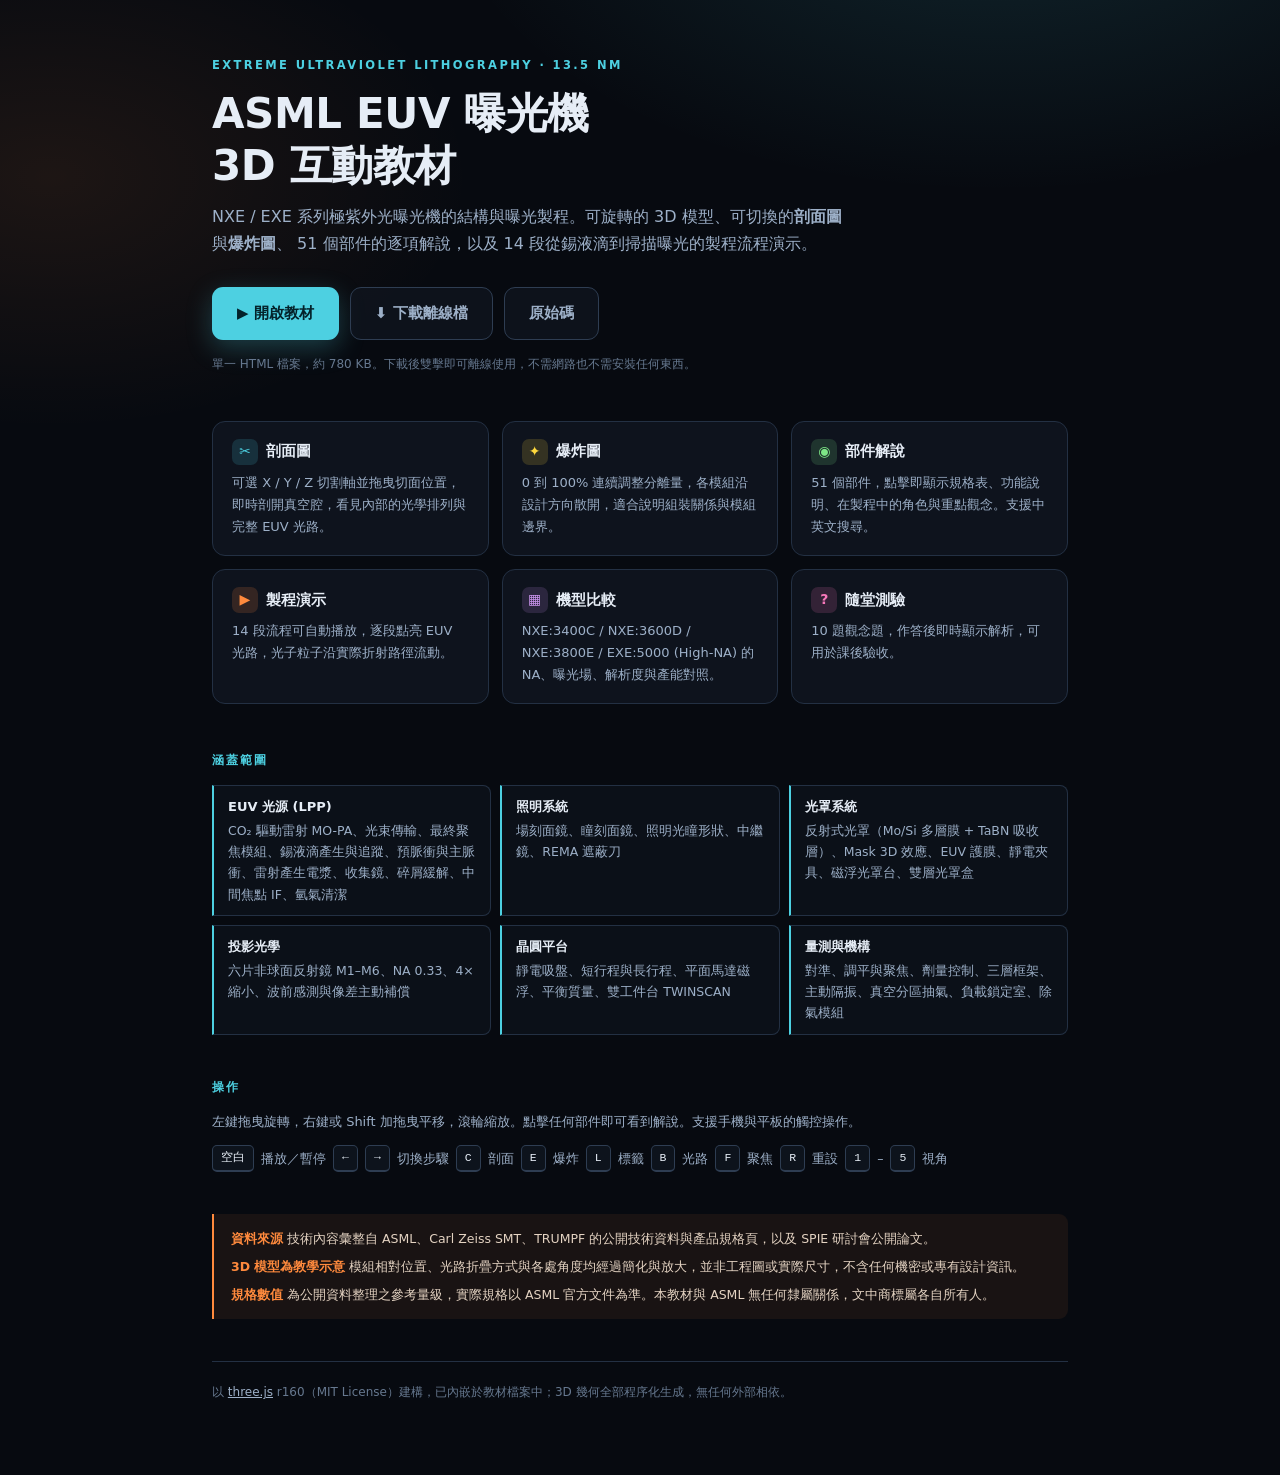
==== index.html @ 6ed4830e "新增 GitHub Pages 部署與入口頁 - .github/workflows/pages.yml：以 GitHub Actions 部署整個 repo 根目錄到 Pages，   config" ====
<!DOCTYPE html>
<html lang="zh-Hant">
<head>
<meta charset="utf-8">
<meta name="viewport" content="width=device-width, initial-scale=1">
<title>ASML EUV 曝光機 · 3D 互動教材</title>
<meta name="description" content="ASML EUV (NXE/EXE) 極紫外光曝光機的 3D 互動教材：剖面圖、爆炸圖、51 個部件解說與 14 段製程流程演示。">
<meta property="og:title" content="ASML EUV 曝光機 · 3D 互動教材">
<meta property="og:description" content="剖面圖、爆炸圖、51 個部件解說與 14 段製程流程演示，可完全離線使用。">
<style>
:root{
  --bg:#070a10; --card:rgba(16,22,32,.86); --line:#233043; --line2:#2e3d52;
  --tx:#e6edf6; --tx2:#9db0c8; --tx3:#66788f; --acc:#4dd0e1; --acc2:#ffd93d; --warn:#ff8a3d;
}
*{box-sizing:border-box}
body{
  margin:0; min-height:100vh; background:var(--bg); color:var(--tx);
  font-family:"Noto Sans TC","PingFang TC","Microsoft JhengHei",-apple-system,BlinkMacSystemFont,"Segoe UI",system-ui,sans-serif;
  line-height:1.7; -webkit-font-smoothing:antialiased;
  background-image:
    radial-gradient(900px 500px at 78% -8%, rgba(77,208,225,.14), transparent 62%),
    radial-gradient(700px 420px at 4% 12%, rgba(255,138,61,.09), transparent 60%);
}
.wrap{max-width:900px;margin:0 auto;padding:56px 22px 72px}
.eyebrow{font-size:11.5px;letter-spacing:2.4px;color:var(--acc);text-transform:uppercase;font-weight:700;margin-bottom:12px}
h1{font-size:clamp(27px,5vw,42px);line-height:1.25;margin:0 0 10px;letter-spacing:-.4px}
.sub{color:var(--tx2);font-size:clamp(14px,2.2vw,16px);max-width:640px;margin:0 0 30px}
.cta{display:flex;gap:11px;flex-wrap:wrap;margin-bottom:14px}
.btn{display:inline-flex;align-items:center;gap:9px;padding:13px 24px;border-radius:11px;
  text-decoration:none;font-weight:700;font-size:15px;transition:.16s;border:1px solid transparent}
.btn.primary{background:var(--acc);color:#04222a;box-shadow:0 8px 26px rgba(77,208,225,.26)}
.btn.primary:hover{transform:translateY(-2px);box-shadow:0 12px 32px rgba(77,208,225,.36)}
.btn.ghost{border-color:var(--line2);color:var(--tx2);background:rgba(16,22,32,.7)}
.btn.ghost:hover{border-color:var(--acc);color:var(--tx)}
.tiny{font-size:12px;color:var(--tx3);margin:0 0 46px}
.grid{display:grid;grid-template-columns:repeat(auto-fit,minmax(248px,1fr));gap:13px;margin-bottom:46px}
.card{background:var(--card);border:1px solid var(--line);border-radius:13px;padding:17px 19px}
.card h3{margin:0 0 7px;font-size:14.5px;display:flex;align-items:center;gap:8px}
.card p{margin:0;font-size:13px;color:var(--tx2)}
.ico{width:26px;height:26px;border-radius:7px;display:grid;place-items:center;font-size:14px;flex:0 0 auto}
h2{font-size:12px;letter-spacing:2px;color:var(--acc);text-transform:uppercase;margin:0 0 14px;font-weight:700}
.sec{margin-bottom:42px}
.cov{display:grid;grid-template-columns:repeat(auto-fit,minmax(272px,1fr));gap:9px}
.cov div{background:rgba(16,22,32,.55);border:1px solid var(--line);border-left:2px solid var(--acc);
  border-radius:0 8px 8px 0;padding:10px 14px;font-size:12.5px;color:var(--tx2)}
.cov b{color:var(--tx);display:block;font-size:13px;margin-bottom:2px}
.keys{display:flex;flex-wrap:wrap;gap:7px;font-size:12.5px;color:var(--tx2);align-items:center}
kbd{display:inline-block;min-width:22px;text-align:center;padding:2px 8px;border:1px solid var(--line2);
  border-bottom-width:2px;border-radius:5px;font-size:11.5px;background:#0d131c;color:var(--tx);
  font-family:ui-monospace,SFMono-Regular,Menlo,monospace}
.note{border-left:2px solid var(--warn);background:rgba(255,138,61,.07);padding:14px 17px;
  border-radius:0 9px 9px 0;font-size:12.5px;color:#e4d3c2}
.note b{color:var(--warn)}
.note p{margin:0 0 7px}.note p:last-child{margin:0}
footer{border-top:1px solid var(--line);padding-top:20px;font-size:12px;color:var(--tx3)}
footer a{color:var(--tx2)}
</style>
</head>
<body>
<div class="wrap">

  <div class="eyebrow">Extreme Ultraviolet Lithography · 13.5 nm</div>
  <h1>ASML EUV 曝光機<br>3D 互動教材</h1>
  <p class="sub">
    NXE / EXE 系列極紫外光曝光機的結構與曝光製程。可旋轉的 3D 模型、可切換的<b>剖面圖</b>與<b>爆炸圖</b>、
    51 個部件的逐項解說，以及 14 段從錫液滴到掃描曝光的製程流程演示。
  </p>

  <div class="cta">
    <a class="btn primary" href="ASML_EUV_3D_Training.html">▶ 開啟教材</a>
    <a class="btn ghost" href="ASML_EUV_3D_Training.html" download>⬇ 下載離線檔</a>
    <a class="btn ghost" href="https://github.com/swimmingcap2026-hub/Training_Materials">原始碼</a>
  </div>
  <p class="tiny">單一 HTML 檔案，約 780 KB。下載後雙擊即可離線使用，不需網路也不需安裝任何東西。</p>

  <div class="grid">
    <div class="card"><h3><span class="ico" style="background:rgba(77,208,225,.16);color:#4dd0e1">✂</span>剖面圖</h3>
      <p>可選 X / Y / Z 切割軸並拖曳切面位置，即時剖開真空腔，看見內部的光學排列與完整 EUV 光路。</p></div>
    <div class="card"><h3><span class="ico" style="background:rgba(255,217,61,.16);color:#ffd93d">✦</span>爆炸圖</h3>
      <p>0 到 100% 連續調整分離量，各模組沿設計方向散開，適合說明組裝關係與模組邊界。</p></div>
    <div class="card"><h3><span class="ico" style="background:rgba(126,231,135,.16);color:#7ee787">◉</span>部件解說</h3>
      <p>51 個部件，點擊即顯示規格表、功能說明、在製程中的角色與重點觀念。支援中英文搜尋。</p></div>
    <div class="card"><h3><span class="ico" style="background:rgba(255,138,61,.16);color:#ff8a3d">▶</span>製程演示</h3>
      <p>14 段流程可自動播放，逐段點亮 EUV 光路，光子粒子沿實際折射路徑流動。</p></div>
    <div class="card"><h3><span class="ico" style="background:rgba(199,146,234,.16);color:#c792ea">▦</span>機型比較</h3>
      <p>NXE:3400C / NXE:3600D / NXE:3800E / EXE:5000 (High-NA) 的 NA、曝光場、解析度與產能對照。</p></div>
    <div class="card"><h3><span class="ico" style="background:rgba(247,120,186,.16);color:#f778ba">?</span>隨堂測驗</h3>
      <p>10 題觀念題，作答後即時顯示解析，可用於課後驗收。</p></div>
  </div>

  <div class="sec">
    <h2>涵蓋範圍</h2>
    <div class="cov">
      <div><b>EUV 光源 (LPP)</b>CO₂ 驅動雷射 MO-PA、光束傳輸、最終聚焦模組、錫液滴產生與追蹤、預脈衝與主脈衝、雷射產生電漿、收集鏡、碎屑緩解、中間焦點 IF、氫氣清潔</div>
      <div><b>照明系統</b>場刻面鏡、瞳刻面鏡、照明光瞳形狀、中繼鏡、REMA 遮蔽刀</div>
      <div><b>光罩系統</b>反射式光罩（Mo/Si 多層膜 + TaBN 吸收層）、Mask 3D 效應、EUV 護膜、靜電夾具、磁浮光罩台、雙層光罩盒</div>
      <div><b>投影光學</b>六片非球面反射鏡 M1–M6、NA 0.33、4× 縮小、波前感測與像差主動補償</div>
      <div><b>晶圓平台</b>靜電吸盤、短行程與長行程、平面馬達磁浮、平衡質量、雙工件台 TWINSCAN</div>
      <div><b>量測與機構</b>對準、調平與聚焦、劑量控制、三層框架、主動隔振、真空分區抽氣、負載鎖定室、除氣模組</div>
    </div>
  </div>

  <div class="sec">
    <h2>操作</h2>
    <p style="font-size:13px;color:var(--tx2);margin:0 0 12px">
      左鍵拖曳旋轉，右鍵或 Shift 加拖曳平移，滾輪縮放。點擊任何部件即可看到解說。支援手機與平板的觸控操作。
    </p>
    <div class="keys">
      <kbd>空白</kbd>播放／暫停 <kbd>←</kbd><kbd>→</kbd>切換步驟 <kbd>C</kbd>剖面 <kbd>E</kbd>爆炸
      <kbd>L</kbd>標籤 <kbd>B</kbd>光路 <kbd>F</kbd>聚焦 <kbd>R</kbd>重設 <kbd>1</kbd>–<kbd>5</kbd>視角
    </div>
  </div>

  <div class="sec">
    <div class="note">
      <p><b>資料來源</b> 技術內容彙整自 ASML、Carl Zeiss SMT、TRUMPF 的公開技術資料與產品規格頁，以及 SPIE 研討會公開論文。</p>
      <p><b>3D 模型為教學示意</b> 模組相對位置、光路折疊方式與各處角度均經過簡化與放大，並非工程圖或實際尺寸，不含任何機密或專有設計資訊。</p>
      <p><b>規格數值</b> 為公開資料整理之參考量級，實際規格以 ASML 官方文件為準。本教材與 ASML 無任何隸屬關係，文中商標屬各自所有人。</p>
    </div>
  </div>

  <footer>
    以 <a href="https://threejs.org">three.js</a> r160（MIT License）建構，已內嵌於教材檔案中；3D 幾何全部程序化生成，無任何外部相依。
  </footer>

</div>
</body>
</html>
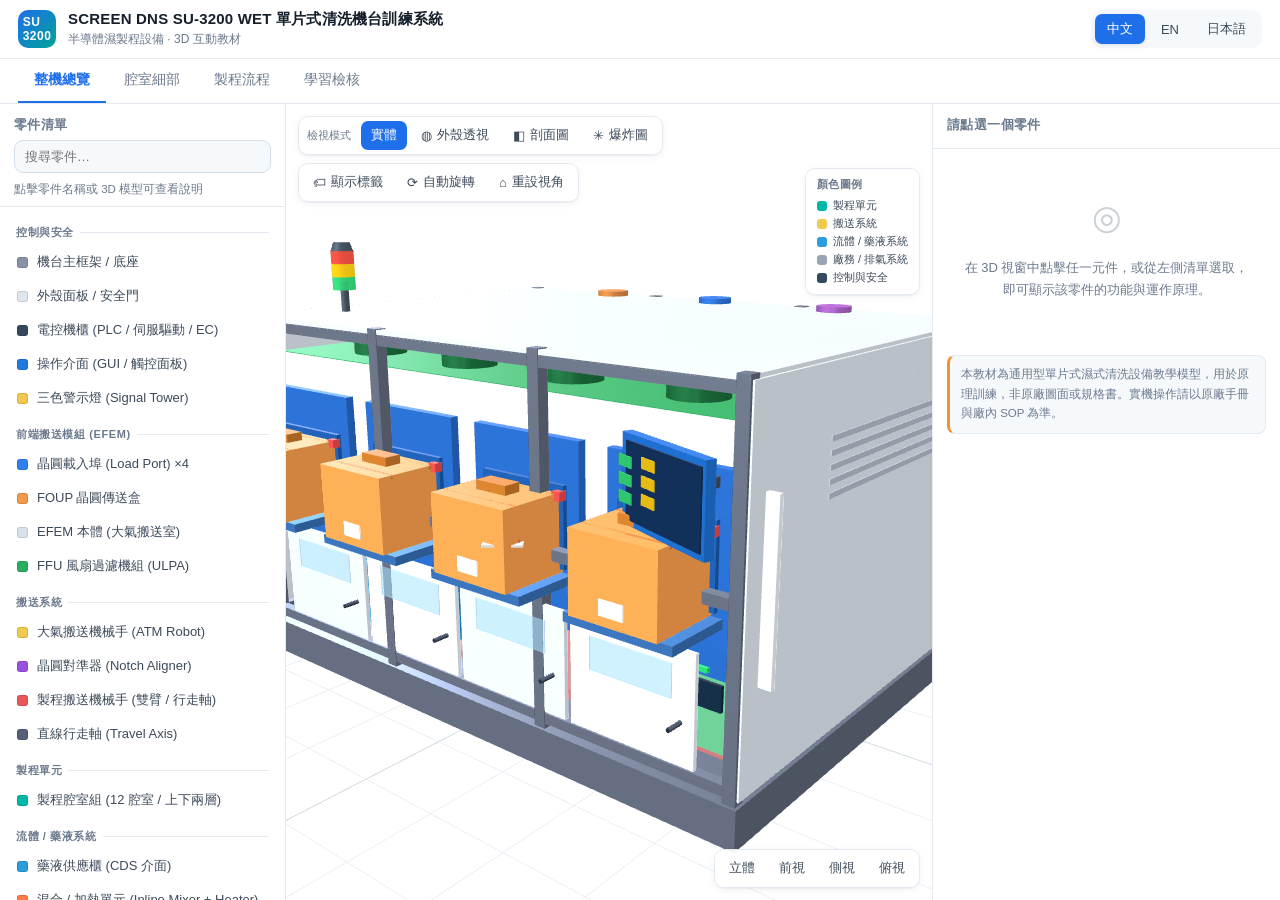
==== commit b39efdeb: "Add SU-3200 WET single-wafer cleaner 3D training site Interactive, white-theme static courseware for" ====
--- a/index.html
+++ b/index.html
@@ -3,126 +3,225 @@
 <head>
 <meta charset="utf-8">
 <meta name="viewport" content="width=device-width, initial-scale=1">
-<title>ASML EUV 曝光機 · 3D 互動教材</title>
-<meta name="description" content="ASML EUV (NXE/EXE) 極紫外光曝光機的 3D 互動教材：剖面圖、爆炸圖、51 個部件解說與 14 段製程流程演示。">
-<meta property="og:title" content="ASML EUV 曝光機 · 3D 互動教材">
-<meta property="og:description" content="剖面圖、爆炸圖、51 個部件解說與 14 段製程流程演示，可完全離線使用。">
-<style>
-:root{
-  --bg:#070a10; --card:rgba(16,22,32,.86); --line:#233043; --line2:#2e3d52;
-  --tx:#e6edf6; --tx2:#9db0c8; --tx3:#66788f; --acc:#4dd0e1; --acc2:#ffd93d; --warn:#ff8a3d;
+<title>SCREEN DNS SU-3200 WET — 訓練系統 / Training System</title>
+<meta name="description" content="Interactive 3D training courseware for a SCREEN DNS SU-3200 style single-wafer wet cleaning system: exploded view, cross section, x-ray enclosure, per-chamber process flow, zh/en/ja.">
+<link rel="icon" href="data:image/svg+xml,<svg xmlns='http://www.w3.org/2000/svg' viewBox='0 0 32 32'><rect width='32' height='32' rx='7' fill='%231f6feb'/><circle cx='16' cy='16' r='7' fill='none' stroke='white' stroke-width='2.4'/><circle cx='16' cy='16' r='2' fill='white'/></svg>">
+<link rel="stylesheet" href="assets/css/style.css">
+<script type="importmap">
+{
+  "imports": {
+    "three": "./assets/vendor/three.module.min.js",
+    "three/addons/": "./assets/vendor/addons/"
+  }
 }
-*{box-sizing:border-box}
-body{
-  margin:0; min-height:100vh; background:var(--bg); color:var(--tx);
-  font-family:"Noto Sans TC","PingFang TC","Microsoft JhengHei",-apple-system,BlinkMacSystemFont,"Segoe UI",system-ui,sans-serif;
-  line-height:1.7; -webkit-font-smoothing:antialiased;
-  background-image:
-    radial-gradient(900px 500px at 78% -8%, rgba(77,208,225,.14), transparent 62%),
-    radial-gradient(700px 420px at 4% 12%, rgba(255,138,61,.09), transparent 60%);
-}
-.wrap{max-width:900px;margin:0 auto;padding:56px 22px 72px}
-.eyebrow{font-size:11.5px;letter-spacing:2.4px;color:var(--acc);text-transform:uppercase;font-weight:700;margin-bottom:12px}
-h1{font-size:clamp(27px,5vw,42px);line-height:1.25;margin:0 0 10px;letter-spacing:-.4px}
-.sub{color:var(--tx2);font-size:clamp(14px,2.2vw,16px);max-width:640px;margin:0 0 30px}
-.cta{display:flex;gap:11px;flex-wrap:wrap;margin-bottom:14px}
-.btn{display:inline-flex;align-items:center;gap:9px;padding:13px 24px;border-radius:11px;
-  text-decoration:none;font-weight:700;font-size:15px;transition:.16s;border:1px solid transparent}
-.btn.primary{background:var(--acc);color:#04222a;box-shadow:0 8px 26px rgba(77,208,225,.26)}
-.btn.primary:hover{transform:translateY(-2px);box-shadow:0 12px 32px rgba(77,208,225,.36)}
-.btn.ghost{border-color:var(--line2);color:var(--tx2);background:rgba(16,22,32,.7)}
-.btn.ghost:hover{border-color:var(--acc);color:var(--tx)}
-.tiny{font-size:12px;color:var(--tx3);margin:0 0 46px}
-.grid{display:grid;grid-template-columns:repeat(auto-fit,minmax(248px,1fr));gap:13px;margin-bottom:46px}
-.card{background:var(--card);border:1px solid var(--line);border-radius:13px;padding:17px 19px}
-.card h3{margin:0 0 7px;font-size:14.5px;display:flex;align-items:center;gap:8px}
-.card p{margin:0;font-size:13px;color:var(--tx2)}
-.ico{width:26px;height:26px;border-radius:7px;display:grid;place-items:center;font-size:14px;flex:0 0 auto}
-h2{font-size:12px;letter-spacing:2px;color:var(--acc);text-transform:uppercase;margin:0 0 14px;font-weight:700}
-.sec{margin-bottom:42px}
-.cov{display:grid;grid-template-columns:repeat(auto-fit,minmax(272px,1fr));gap:9px}
-.cov div{background:rgba(16,22,32,.55);border:1px solid var(--line);border-left:2px solid var(--acc);
-  border-radius:0 8px 8px 0;padding:10px 14px;font-size:12.5px;color:var(--tx2)}
-.cov b{color:var(--tx);display:block;font-size:13px;margin-bottom:2px}
-.keys{display:flex;flex-wrap:wrap;gap:7px;font-size:12.5px;color:var(--tx2);align-items:center}
-kbd{display:inline-block;min-width:22px;text-align:center;padding:2px 8px;border:1px solid var(--line2);
-  border-bottom-width:2px;border-radius:5px;font-size:11.5px;background:#0d131c;color:var(--tx);
-  font-family:ui-monospace,SFMono-Regular,Menlo,monospace}
-.note{border-left:2px solid var(--warn);background:rgba(255,138,61,.07);padding:14px 17px;
-  border-radius:0 9px 9px 0;font-size:12.5px;color:#e4d3c2}
-.note b{color:var(--warn)}
-.note p{margin:0 0 7px}.note p:last-child{margin:0}
-footer{border-top:1px solid var(--line);padding-top:20px;font-size:12px;color:var(--tx3)}
-footer a{color:var(--tx2)}
-</style>
+</script>
 </head>
 <body>
-<div class="wrap">
-
-  <div class="eyebrow">Extreme Ultraviolet Lithography · 13.5 nm</div>
-  <h1>ASML EUV 曝光機<br>3D 互動教材</h1>
-  <p class="sub">
-    NXE / EXE 系列極紫外光曝光機的結構與曝光製程。可旋轉的 3D 模型、可切換的<b>剖面圖</b>與<b>爆炸圖</b>、
-    51 個部件的逐項解說，以及 14 段從錫液滴到掃描曝光的製程流程演示。
-  </p>
-
-  <div class="cta">
-    <a class="btn primary" href="ASML_EUV_3D_Training.html">▶ 開啟教材</a>
-    <a class="btn ghost" href="ASML_EUV_3D_Training.html" download>⬇ 下載離線檔</a>
-    <a class="btn ghost" href="https://github.com/swimmingcap2026-hub/Training_Materials">原始碼</a>
-  </div>
-  <p class="tiny">單一 HTML 檔案，約 780 KB。下載後雙擊即可離線使用，不需網路也不需安裝任何東西。</p>
-
-  <div class="grid">
-    <div class="card"><h3><span class="ico" style="background:rgba(77,208,225,.16);color:#4dd0e1">✂</span>剖面圖</h3>
-      <p>可選 X / Y / Z 切割軸並拖曳切面位置，即時剖開真空腔，看見內部的光學排列與完整 EUV 光路。</p></div>
-    <div class="card"><h3><span class="ico" style="background:rgba(255,217,61,.16);color:#ffd93d">✦</span>爆炸圖</h3>
-      <p>0 到 100% 連續調整分離量，各模組沿設計方向散開，適合說明組裝關係與模組邊界。</p></div>
-    <div class="card"><h3><span class="ico" style="background:rgba(126,231,135,.16);color:#7ee787">◉</span>部件解說</h3>
-      <p>51 個部件，點擊即顯示規格表、功能說明、在製程中的角色與重點觀念。支援中英文搜尋。</p></div>
-    <div class="card"><h3><span class="ico" style="background:rgba(255,138,61,.16);color:#ff8a3d">▶</span>製程演示</h3>
-      <p>14 段流程可自動播放，逐段點亮 EUV 光路，光子粒子沿實際折射路徑流動。</p></div>
-    <div class="card"><h3><span class="ico" style="background:rgba(199,146,234,.16);color:#c792ea">▦</span>機型比較</h3>
-      <p>NXE:3400C / NXE:3600D / NXE:3800E / EXE:5000 (High-NA) 的 NA、曝光場、解析度與產能對照。</p></div>
-    <div class="card"><h3><span class="ico" style="background:rgba(247,120,186,.16);color:#f778ba">?</span>隨堂測驗</h3>
-      <p>10 題觀念題，作答後即時顯示解析，可用於課後驗收。</p></div>
-  </div>
-
-  <div class="sec">
-    <h2>涵蓋範圍</h2>
-    <div class="cov">
-      <div><b>EUV 光源 (LPP)</b>CO₂ 驅動雷射 MO-PA、光束傳輸、最終聚焦模組、錫液滴產生與追蹤、預脈衝與主脈衝、雷射產生電漿、收集鏡、碎屑緩解、中間焦點 IF、氫氣清潔</div>
-      <div><b>照明系統</b>場刻面鏡、瞳刻面鏡、照明光瞳形狀、中繼鏡、REMA 遮蔽刀</div>
-      <div><b>光罩系統</b>反射式光罩（Mo/Si 多層膜 + TaBN 吸收層）、Mask 3D 效應、EUV 護膜、靜電夾具、磁浮光罩台、雙層光罩盒</div>
-      <div><b>投影光學</b>六片非球面反射鏡 M1–M6、NA 0.33、4× 縮小、波前感測與像差主動補償</div>
-      <div><b>晶圓平台</b>靜電吸盤、短行程與長行程、平面馬達磁浮、平衡質量、雙工件台 TWINSCAN</div>
-      <div><b>量測與機構</b>對準、調平與聚焦、劑量控制、三層框架、主動隔振、真空分區抽氣、負載鎖定室、除氣模組</div>
+
+<header class="app-header">
+  <div class="brand">
+    <div class="brand-mark">SU<br>3200</div>
+    <div class="brand-text">
+      <h1 data-i18n="app.title">SCREEN DNS SU-3200 WET 單片式清洗機台訓練系統</h1>
+      <p data-i18n="app.subtitle">半導體濕製程設備 · 3D 互動教材</p>
     </div>
   </div>
-
-  <div class="sec">
-    <h2>操作</h2>
-    <p style="font-size:13px;color:var(--tx2);margin:0 0 12px">
-      左鍵拖曳旋轉，右鍵或 Shift 加拖曳平移，滾輪縮放。點擊任何部件即可看到解說。支援手機與平板的觸控操作。
-    </p>
-    <div class="keys">
-      <kbd>空白</kbd>播放／暫停 <kbd>←</kbd><kbd>→</kbd>切換步驟 <kbd>C</kbd>剖面 <kbd>E</kbd>爆炸
-      <kbd>L</kbd>標籤 <kbd>B</kbd>光路 <kbd>F</kbd>聚焦 <kbd>R</kbd>重設 <kbd>1</kbd>–<kbd>5</kbd>視角
+  <div class="header-spacer"></div>
+  <div class="lang-switch" id="langSwitch"></div>
+</header>
+
+<nav class="tabbar" id="tabbar">
+  <button data-tab="overview" class="active" data-i18n="tab.overview">整機總覽</button>
+  <button data-tab="chamber" data-i18n="tab.chamber">腔室細部</button>
+  <button data-tab="flow" data-i18n="tab.flow">製程流程</button>
+  <button data-tab="quiz" data-i18n="tab.quiz">學習檢核</button>
+</nav>
+
+<main>
+  <!-- ================= TAB 1: full tool ================= -->
+  <section class="tabpanel active" id="tab-overview">
+    <div class="workspace">
+      <aside class="panel-left">
+        <div class="panel-head">
+          <h2 data-i18n="list.title">零件清單</h2>
+          <input class="search-box" id="searchTool" type="search" data-i18n-ph="list.search" placeholder="搜尋零件…">
+          <p class="panel-hint" data-i18n="list.hint">點擊零件名稱或 3D 模型可查看說明</p>
+        </div>
+        <div class="part-groups" id="listTool"></div>
+      </aside>
+
+      <div class="viewport" id="viewTool">
+        <div class="loading" id="loadTool"><div><div class="spinner"></div><span data-i18n="loading">載入 3D 模型中…</span></div></div>
+        <div class="toolbar">
+          <div class="tool-group">
+            <label class="grp-label" data-i18n="view.title">檢視模式</label>
+            <button class="tool-btn active" data-mode="solid" data-i18n="view.solid">實體</button>
+            <button class="tool-btn mode-xray" data-mode="xray"><span class="ico">◍</span><span data-i18n="view.xray">外殼透視</span></button>
+            <button class="tool-btn mode-section" data-mode="section"><span class="ico">◧</span><span data-i18n="view.section">剖面圖</span></button>
+            <button class="tool-btn mode-explode" data-mode="explode"><span class="ico">✳</span><span data-i18n="view.explode">爆炸圖</span></button>
+          </div>
+          <div class="tool-group">
+            <button class="tool-btn" data-act="labels"><span class="ico">🏷</span><span data-i18n="view.labels">顯示標籤</span></button>
+            <button class="tool-btn" data-act="autorotate"><span class="ico">⟳</span><span data-i18n="view.autorotate">自動旋轉</span></button>
+            <button class="tool-btn" data-act="reset"><span class="ico">⌂</span><span data-i18n="view.reset">重設視角</span></button>
+          </div>
+        </div>
+
+        <div class="legend">
+          <h4 data-i18n="legend.title">顏色圖例</h4>
+          <div><i style="background:#00b8a9"></i><span data-i18n="group.process">製程單元</span></div>
+          <div><i style="background:#f2c94c"></i><span data-i18n="group.transfer">搬送系統</span></div>
+          <div><i style="background:#2d9cdb"></i><span data-i18n="group.fluid">流體 / 藥液系統</span></div>
+          <div><i style="background:#9aa5b1"></i><span data-i18n="group.utility">廠務 / 排氣系統</span></div>
+          <div><i style="background:#34495e"></i><span data-i18n="group.control">控制與安全</span></div>
+        </div>
+
+        <div class="slider-group" id="slidersTool">
+          <div class="slider-row" data-for="explode">
+            <label data-i18n="ctrl.explodeAmount">爆炸距離</label>
+            <input type="range" min="0" max="100" value="0" data-slider="explode">
+            <span class="val">0%</span>
+          </div>
+          <div class="slider-row" data-for="xray">
+            <label data-i18n="ctrl.opacity">外殼透明度</label>
+            <input type="range" min="2" max="60" value="14" data-slider="opacity">
+            <span class="val">14%</span>
+          </div>
+          <div class="slider-row" data-for="section">
+            <label data-i18n="ctrl.sectionAxis">剖切軸向</label>
+            <div class="seg" data-seg="axis">
+              <button data-axis="x" class="active">X</button>
+              <button data-axis="y">Y</button>
+              <button data-axis="z">Z</button>
+            </div>
+            <button class="tool-btn" data-act="flip" data-i18n="ctrl.sectionFlip">反向剖切</button>
+          </div>
+          <div class="slider-row" data-for="section">
+            <label data-i18n="ctrl.sectionPos">剖切位置</label>
+            <input type="range" min="-100" max="100" value="0" data-slider="section">
+            <span class="val">0</span>
+          </div>
+        </div>
+
+        <div class="view-presets">
+          <button class="tool-btn" data-view="iso" data-i18n="view.iso">立體</button>
+          <button class="tool-btn" data-view="front" data-i18n="view.front">前視</button>
+          <button class="tool-btn" data-view="side" data-i18n="view.side">側視</button>
+          <button class="tool-btn" data-view="top" data-i18n="view.top">俯視</button>
+        </div>
+      </div>
+
+      <aside class="panel-right">
+        <div class="panel-head"><h2 data-i18n="info.select">請點選一個零件</h2></div>
+        <div class="info-body" id="infoTool"></div>
+        <p class="disclaimer" data-i18n="app.disclaimer"></p>
+      </aside>
     </div>
-  </div>
-
-  <div class="sec">
-    <div class="note">
-      <p><b>資料來源</b> 技術內容彙整自 ASML、Carl Zeiss SMT、TRUMPF 的公開技術資料與產品規格頁，以及 SPIE 研討會公開論文。</p>
-      <p><b>3D 模型為教學示意</b> 模組相對位置、光路折疊方式與各處角度均經過簡化與放大，並非工程圖或實際尺寸，不含任何機密或專有設計資訊。</p>
-      <p><b>規格數值</b> 為公開資料整理之參考量級，實際規格以 ASML 官方文件為準。本教材與 ASML 無任何隸屬關係，文中商標屬各自所有人。</p>
+  </section>
+
+  <!-- ================= TAB 2: single chamber ================= -->
+  <section class="tabpanel" id="tab-chamber">
+    <div class="workspace">
+      <aside class="panel-left">
+        <div class="panel-head">
+          <h2 data-i18n="chamber.title">製程腔室細部</h2>
+          <input class="search-box" id="searchCh" type="search" data-i18n-ph="list.search" placeholder="搜尋零件…">
+          <p class="panel-hint" data-i18n="chamber.hint"></p>
+        </div>
+        <div class="part-groups" id="listCh"></div>
+      </aside>
+
+      <div class="viewport" id="viewCh">
+        <div class="loading" id="loadCh"><div><div class="spinner"></div><span data-i18n="loading">載入 3D 模型中…</span></div></div>
+        <div class="toolbar">
+          <div class="tool-group">
+            <label class="grp-label" data-i18n="view.title">檢視模式</label>
+            <button class="tool-btn active" data-mode="solid" data-i18n="view.solid">實體</button>
+            <button class="tool-btn mode-xray" data-mode="xray"><span class="ico">◍</span><span data-i18n="view.xray">外殼透視</span></button>
+            <button class="tool-btn mode-section" data-mode="section"><span class="ico">◧</span><span data-i18n="view.section">剖面圖</span></button>
+            <button class="tool-btn mode-explode" data-mode="explode"><span class="ico">✳</span><span data-i18n="view.explode">爆炸圖</span></button>
+          </div>
+          <div class="tool-group">
+            <button class="tool-btn" data-act="labels"><span class="ico">🏷</span><span data-i18n="view.labels">顯示標籤</span></button>
+            <button class="tool-btn" data-act="autorotate"><span class="ico">⟳</span><span data-i18n="view.autorotate">自動旋轉</span></button>
+            <button class="tool-btn" data-act="reset"><span class="ico">⌂</span><span data-i18n="view.reset">重設視角</span></button>
+          </div>
+        </div>
+
+        <div class="slider-group" id="slidersCh">
+          <div class="slider-row" data-for="explode">
+            <label data-i18n="ctrl.explodeAmount">爆炸距離</label>
+            <input type="range" min="0" max="100" value="0" data-slider="explode">
+            <span class="val">0%</span>
+          </div>
+          <div class="slider-row" data-for="xray">
+            <label data-i18n="ctrl.opacity">外殼透明度</label>
+            <input type="range" min="2" max="60" value="14" data-slider="opacity">
+            <span class="val">14%</span>
+          </div>
+          <div class="slider-row" data-for="section">
+            <label data-i18n="ctrl.sectionAxis">剖切軸向</label>
+            <div class="seg" data-seg="axis">
+              <button data-axis="x" class="active">X</button>
+              <button data-axis="y">Y</button>
+              <button data-axis="z">Z</button>
+            </div>
+            <button class="tool-btn" data-act="flip" data-i18n="ctrl.sectionFlip">反向剖切</button>
+          </div>
+          <div class="slider-row" data-for="section">
+            <label data-i18n="ctrl.sectionPos">剖切位置</label>
+            <input type="range" min="-100" max="100" value="0" data-slider="section">
+            <span class="val">0</span>
+          </div>
+        </div>
+
+        <div class="proc-bar">
+          <div class="proc-top">
+            <button class="proc-btn" id="procPlay"><span class="ico">▶</span><span data-i18n="chamber.play">播放製程流程</span></button>
+            <button class="proc-btn ghost" id="procPrev" data-i18n="chamber.prev">上一步</button>
+            <button class="proc-btn ghost" id="procNext" data-i18n="chamber.next">下一步</button>
+            <div class="proc-readout">
+              <span><span data-i18n="chamber.rpm">轉速</span>: <b id="rdRpm">0</b> rpm</span>
+              <span><span data-i18n="chamber.chem">供液</span>: <b id="rdChem">—</b></span>
+            </div>
+          </div>
+          <div class="proc-steps" id="procSteps"></div>
+          <div class="proc-progress"><i id="procProgress"></i></div>
+        </div>
+      </div>
+
+      <aside class="panel-right">
+        <div class="panel-head"><h2 data-i18n="info.select">請點選一個零件</h2></div>
+        <div class="info-body" id="infoCh"></div>
+      </aside>
     </div>
-  </div>
-
-  <footer>
-    以 <a href="https://threejs.org">three.js</a> r160（MIT License）建構，已內嵌於教材檔案中；3D 幾何全部程序化生成，無任何外部相依。
-  </footer>
-
-</div>
+  </section>
+
+  <!-- ================= TAB 3: process flow ================= -->
+  <section class="tabpanel" id="tab-flow">
+    <div class="doc-wrap"><div class="doc">
+      <h2 data-i18n="flow.title">製程流程 (Recipe Sequence)</h2>
+      <p class="sub" data-i18n="flow.subtitle">典型 SC-1 / SC-2 / DHF 前清洗配方</p>
+      <div id="flowList"></div>
+      <p class="disclaimer" data-i18n="app.disclaimer" style="margin-left:0;margin-right:0"></p>
+    </div></div>
+  </section>
+
+  <!-- ================= TAB 4: quiz ================= -->
+  <section class="tabpanel" id="tab-quiz">
+    <div class="doc-wrap"><div class="doc">
+      <h2 data-i18n="quiz.title">學習檢核</h2>
+      <p class="sub" data-i18n="quiz.hint"></p>
+      <div id="quizList"></div>
+      <div class="quiz-actions">
+        <button class="proc-btn" id="quizCheck" data-i18n="quiz.check">對答案</button>
+        <button class="proc-btn ghost" id="quizReset" data-i18n="quiz.reset">重做</button>
+        <span class="quiz-score" id="quizScore"></span>
+      </div>
+    </div></div>
+  </section>
+</main>
+
+<script type="module" src="assets/js/app.js"></script>
 </body>
 </html>
--- a/assets/css/style.css
+++ b/assets/css/style.css
@@ -0,0 +1,343 @@
+/* ==========================================================================
+   SU-3200 WET training system — white-background UI
+   ========================================================================== */
+:root {
+  --bg: #ffffff;
+  --bg-soft: #f6f9fc;
+  --bg-soft2: #eef3f8;
+  --ink: #16202c;
+  --ink-2: #3c4a5a;
+  --muted: #6b7a8d;
+  --line: #e3eaf2;
+  --line-2: #d4dfea;
+  --accent: #1f6feb;
+  --accent-soft: #e8f1ff;
+  --teal: #00a396;
+  --violet: #8b5cf6;
+  --amber: #f0932b;
+  --rose: #e05260;
+  --green: #1a9e5c;
+  --radius: 12px;
+  --shadow-s: 0 1px 2px rgba(16, 32, 52, .06), 0 2px 8px rgba(16, 32, 52, .05);
+  --shadow-m: 0 4px 18px rgba(16, 32, 52, .10);
+  --font: "Helvetica Neue", "Segoe UI", Roboto, "Noto Sans TC", "Noto Sans JP",
+          "Hiragino Sans", "Microsoft JhengHei", sans-serif;
+}
+
+* { box-sizing: border-box; }
+
+html, body {
+  margin: 0;
+  padding: 0;
+  height: 100%;
+  background: var(--bg);
+  color: var(--ink);
+  font-family: var(--font);
+  -webkit-font-smoothing: antialiased;
+}
+
+body { display: flex; flex-direction: column; overflow: hidden; }
+
+/* ---------- header ---------- */
+.app-header {
+  display: flex;
+  align-items: center;
+  gap: 16px;
+  padding: 10px 18px;
+  border-bottom: 1px solid var(--line);
+  background: #fff;
+  flex: none;
+}
+.brand { display: flex; align-items: center; gap: 12px; min-width: 0; }
+.brand-mark {
+  width: 38px; height: 38px; flex: none; border-radius: 10px;
+  background: linear-gradient(135deg, #1f6feb 0%, #00a396 100%);
+  display: grid; place-items: center; color: #fff; font-weight: 700; font-size: 12px;
+  letter-spacing: .5px;
+}
+.brand-text { min-width: 0; }
+.brand-text h1 {
+  margin: 0; font-size: 15px; font-weight: 650; letter-spacing: .2px;
+  white-space: nowrap; overflow: hidden; text-overflow: ellipsis;
+}
+.brand-text p { margin: 2px 0 0; font-size: 12px; color: var(--muted); }
+
+.header-spacer { flex: 1; }
+
+.lang-switch { display: flex; gap: 4px; background: var(--bg-soft); padding: 4px; border-radius: 10px; }
+.lang-switch button {
+  border: 0; background: transparent; color: var(--ink-2); font: inherit; font-size: 13px;
+  padding: 6px 12px; border-radius: 7px; cursor: pointer; transition: .15s;
+}
+.lang-switch button:hover { background: #fff; }
+.lang-switch button.active { background: var(--accent); color: #fff; box-shadow: var(--shadow-s); }
+
+/* ---------- tabs ---------- */
+.tabbar {
+  display: flex; gap: 2px; padding: 0 18px; border-bottom: 1px solid var(--line);
+  background: #fff; flex: none; overflow-x: auto;
+}
+.tabbar button {
+  border: 0; background: none; font: inherit; font-size: 14px; color: var(--muted);
+  padding: 12px 16px; cursor: pointer; border-bottom: 2px solid transparent;
+  white-space: nowrap; transition: .15s;
+}
+.tabbar button:hover { color: var(--ink); }
+.tabbar button.active { color: var(--accent); border-bottom-color: var(--accent); font-weight: 600; }
+
+/* ---------- layout ---------- */
+main { flex: 1; min-height: 0; position: relative; }
+.tabpanel { position: absolute; inset: 0; display: none; }
+.tabpanel.active { display: block; }
+
+.workspace {
+  display: grid;
+  grid-template-columns: 286px minmax(0, 1fr) 348px;
+  height: 100%;
+}
+.panel-left, .panel-right {
+  overflow-y: auto; background: #fff; display: flex; flex-direction: column;
+}
+.panel-left { border-right: 1px solid var(--line); }
+.panel-right { border-left: 1px solid var(--line); }
+
+.panel-head {
+  padding: 12px 14px 8px; position: sticky; top: 0; background: #fff; z-index: 2;
+  border-bottom: 1px solid var(--line);
+}
+.panel-head h2 { margin: 0 0 6px; font-size: 13px; letter-spacing: .4px; text-transform: uppercase; color: var(--muted); }
+.panel-hint { font-size: 11.5px; color: var(--muted); line-height: 1.5; margin: 0; }
+
+.search-box {
+  width: 100%; padding: 8px 10px; font: inherit; font-size: 13px; margin-bottom: 8px;
+  border: 1px solid var(--line-2); border-radius: 9px; background: var(--bg-soft); color: var(--ink);
+}
+.search-box:focus { outline: 2px solid var(--accent-soft); border-color: var(--accent); }
+
+/* ---------- part list ---------- */
+.part-groups { padding: 6px 8px 24px; }
+.group-title {
+  font-size: 11px; font-weight: 700; letter-spacing: .6px; text-transform: uppercase;
+  color: var(--muted); padding: 12px 8px 5px; display: flex; align-items: center; gap: 6px;
+}
+.group-title::after { content: ""; flex: 1; height: 1px; background: var(--line); }
+.part-item {
+  display: flex; align-items: center; gap: 9px; width: 100%;
+  padding: 8px 9px; border: 0; background: none; font: inherit; font-size: 13px;
+  color: var(--ink-2); text-align: left; border-radius: 9px; cursor: pointer; transition: .12s;
+}
+.part-item:hover { background: var(--bg-soft); color: var(--ink); }
+.part-item.active { background: var(--accent-soft); color: var(--accent); font-weight: 600; }
+.swatch { width: 11px; height: 11px; border-radius: 3px; flex: none; box-shadow: inset 0 0 0 1px rgba(0,0,0,.12); }
+.part-item span { overflow: hidden; text-overflow: ellipsis; white-space: nowrap; }
+
+/* ---------- viewport ---------- */
+.viewport { position: relative; background: #fff; overflow: hidden; }
+.viewport canvas { display: block; }
+.label-layer { position: absolute; inset: 0; pointer-events: none; }
+.part-label {
+  position: absolute; transform: translate(-50%, -50%); pointer-events: auto; cursor: pointer;
+  background: rgba(255, 255, 255, .92); border: 1px solid var(--line-2); color: var(--ink-2);
+  font-size: 11px; padding: 2px 7px; border-radius: 20px; white-space: nowrap;
+  box-shadow: var(--shadow-s); backdrop-filter: blur(3px);
+}
+.part-label.is-selected { background: var(--accent); color: #fff; border-color: var(--accent); }
+
+.toolbar {
+  position: absolute; top: 12px; left: 12px; right: 12px;
+  display: flex; flex-wrap: wrap; gap: 8px; align-items: flex-start; pointer-events: none;
+}
+.tool-group {
+  display: flex; align-items: center; gap: 4px; pointer-events: auto;
+  background: rgba(255,255,255,.94); border: 1px solid var(--line);
+  border-radius: 10px; padding: 4px; box-shadow: var(--shadow-s); backdrop-filter: blur(6px);
+}
+.tool-group > label.grp-label {
+  font-size: 11px; color: var(--muted); padding: 0 6px 0 4px; white-space: nowrap;
+}
+.tool-btn {
+  border: 0; background: transparent; font: inherit; font-size: 12.5px; color: var(--ink-2);
+  padding: 6px 10px; border-radius: 7px; cursor: pointer; white-space: nowrap; transition: .12s;
+  display: inline-flex; align-items: center; gap: 5px;
+}
+.tool-btn:hover { background: var(--bg-soft2); }
+.tool-btn.active { background: var(--accent); color: #fff; }
+.tool-btn.active.mode-xray { background: var(--teal); }
+.tool-btn.active.mode-section { background: var(--violet); }
+.tool-btn.active.mode-explode { background: var(--amber); }
+.tool-btn .ico { font-size: 13px; line-height: 1; }
+
+.slider-group {
+  position: absolute; left: 12px; bottom: 12px; pointer-events: auto;
+  background: rgba(255,255,255,.95); border: 1px solid var(--line); border-radius: 10px;
+  padding: 10px 12px; box-shadow: var(--shadow-s); display: none; min-width: 260px;
+}
+.slider-group.show { display: block; }
+.slider-row { display: flex; align-items: center; gap: 10px; margin-top: 8px; }
+.slider-row:first-child { margin-top: 0; }
+.slider-row label { font-size: 11.5px; color: var(--muted); width: 74px; flex: none; }
+.slider-row input[type=range] { flex: 1; accent-color: var(--accent); }
+.slider-row .val { font-size: 11.5px; color: var(--ink-2); width: 40px; text-align: right; font-variant-numeric: tabular-nums; }
+.seg { display: flex; gap: 2px; background: var(--bg-soft); border-radius: 7px; padding: 2px; }
+.seg button {
+  border: 0; background: none; font: inherit; font-size: 11.5px; color: var(--ink-2);
+  padding: 4px 9px; border-radius: 5px; cursor: pointer;
+}
+.seg button.active { background: var(--violet); color: #fff; }
+
+.view-presets {
+  position: absolute; right: 12px; bottom: 12px; display: flex; gap: 4px; pointer-events: auto;
+  background: rgba(255,255,255,.94); border: 1px solid var(--line); border-radius: 10px;
+  padding: 4px; box-shadow: var(--shadow-s);
+}
+
+.legend {
+  position: absolute; right: 12px; top: 64px; pointer-events: auto;
+  background: rgba(255,255,255,.94); border: 1px solid var(--line); border-radius: 10px;
+  padding: 9px 11px; box-shadow: var(--shadow-s); font-size: 11px; color: var(--ink-2);
+  max-width: 190px;
+}
+.legend h4 { margin: 0 0 6px; font-size: 10.5px; text-transform: uppercase; letter-spacing: .5px; color: var(--muted); }
+.legend div { display: flex; align-items: center; gap: 6px; margin-top: 3px; }
+.legend i { width: 10px; height: 10px; border-radius: 3px; display: inline-block; flex: none; }
+
+/* ---------- info panel ---------- */
+.info-body { padding: 14px; }
+.info-empty { color: var(--muted); font-size: 13px; line-height: 1.7; padding: 26px 16px; text-align: center; }
+.info-empty .big { font-size: 34px; display: block; margin-bottom: 10px; opacity: .35; }
+.info-title { display: flex; align-items: flex-start; gap: 10px; margin-bottom: 4px; }
+.info-title .swatch { width: 14px; height: 14px; margin-top: 4px; }
+.info-title h3 { margin: 0; font-size: 17px; line-height: 1.35; font-weight: 650; }
+.info-group-tag {
+  display: inline-block; font-size: 11px; color: var(--accent); background: var(--accent-soft);
+  padding: 3px 9px; border-radius: 20px; margin: 6px 0 14px;
+}
+.info-actions { display: flex; gap: 6px; margin-bottom: 14px; }
+.info-actions button {
+  flex: 1; border: 1px solid var(--line-2); background: #fff; font: inherit; font-size: 12px;
+  padding: 7px 8px; border-radius: 8px; cursor: pointer; color: var(--ink-2); transition: .12s;
+}
+.info-actions button:hover { background: var(--bg-soft); border-color: var(--accent); color: var(--accent); }
+.info-actions button.active { background: var(--accent); border-color: var(--accent); color: #fff; }
+
+.info-section { margin-bottom: 15px; }
+.info-section h4 {
+  margin: 0 0 5px; font-size: 11px; letter-spacing: .5px; text-transform: uppercase;
+  color: var(--muted); display: flex; align-items: center; gap: 6px;
+}
+.info-section h4::before { content: ""; width: 3px; height: 12px; border-radius: 2px; background: var(--accent); }
+.info-section.principle h4::before { background: var(--teal); }
+.info-section.spec h4::before { background: var(--amber); }
+.info-section.risk h4::before { background: var(--rose); }
+.info-section p { margin: 0; font-size: 13px; line-height: 1.78; color: var(--ink-2); }
+.info-section.spec p, .info-section.risk p {
+  background: var(--bg-soft); border-radius: 9px; padding: 9px 11px; font-size: 12.5px;
+}
+
+/* ---------- chamber process controls ---------- */
+.proc-bar {
+  position: absolute; left: 12px; right: 12px; bottom: 12px; pointer-events: auto;
+  background: rgba(255,255,255,.96); border: 1px solid var(--line); border-radius: 12px;
+  box-shadow: var(--shadow-m); padding: 10px 12px;
+}
+.proc-top { display: flex; align-items: center; gap: 10px; flex-wrap: wrap; }
+.proc-btn {
+  border: 0; background: var(--accent); color: #fff; font: inherit; font-size: 13px;
+  padding: 8px 15px; border-radius: 8px; cursor: pointer; display: inline-flex; gap: 6px; align-items: center;
+}
+.proc-btn.ghost { background: var(--bg-soft); color: var(--ink-2); }
+.proc-btn:hover { filter: brightness(1.06); }
+.proc-readout { display: flex; gap: 16px; margin-left: auto; font-size: 12px; color: var(--muted); }
+.proc-readout b { color: var(--ink); font-variant-numeric: tabular-nums; font-weight: 650; }
+.proc-steps { display: flex; gap: 4px; margin-top: 10px; overflow-x: auto; padding-bottom: 2px; }
+.proc-step {
+  border: 1px solid var(--line-2); background: #fff; font: inherit; font-size: 11.5px;
+  color: var(--ink-2); padding: 6px 10px; border-radius: 20px; cursor: pointer; white-space: nowrap;
+  transition: .12s; flex: none;
+}
+.proc-step:hover { border-color: var(--accent); color: var(--accent); }
+.proc-step.active { background: var(--accent); border-color: var(--accent); color: #fff; }
+.proc-progress { height: 3px; background: var(--bg-soft2); border-radius: 3px; margin-top: 9px; overflow: hidden; }
+.proc-progress i { display: block; height: 100%; background: linear-gradient(90deg, #1f6feb, #00a396); width: 0; }
+
+/* ---------- flow tab ---------- */
+.doc-wrap { height: 100%; overflow-y: auto; background: var(--bg-soft); }
+.doc { max-width: 1040px; margin: 0 auto; padding: 28px 22px 60px; }
+.doc h2 { margin: 0 0 4px; font-size: 22px; }
+.doc .sub { color: var(--muted); font-size: 13.5px; margin: 0 0 22px; }
+.flow-card {
+  background: #fff; border: 1px solid var(--line); border-radius: var(--radius);
+  padding: 16px 18px; margin-bottom: 12px; box-shadow: var(--shadow-s);
+  display: grid; grid-template-columns: 54px 1fr; gap: 16px;
+}
+.flow-idx {
+  width: 46px; height: 46px; border-radius: 12px; display: grid; place-items: center;
+  font-size: 17px; font-weight: 700; color: #fff; background: var(--accent);
+}
+.flow-card h3 { margin: 0 0 4px; font-size: 15.5px; }
+.flow-meta { display: flex; flex-wrap: wrap; gap: 6px; margin: 8px 0 10px; }
+.chip {
+  font-size: 11.5px; padding: 3px 10px; border-radius: 20px; background: var(--bg-soft);
+  color: var(--ink-2); border: 1px solid var(--line);
+}
+.chip.rpm { background: #fff5e8; border-color: #ffd9a8; color: #a35a00; }
+.chip.chem { background: #eef4ff; border-color: #c9dcff; color: #1f4fa8; }
+.chip.time { background: #eefaf5; border-color: #bfe8d6; color: #12724b; }
+.flow-card p { margin: 0; font-size: 13.2px; line-height: 1.8; color: var(--ink-2); }
+.flow-purpose { font-weight: 600; color: var(--ink); margin-bottom: 6px !important; }
+
+/* ---------- quiz ---------- */
+.quiz-q { background: #fff; border: 1px solid var(--line); border-radius: var(--radius); padding: 16px 18px; margin-bottom: 12px; box-shadow: var(--shadow-s); }
+.quiz-q h3 { margin: 0 0 10px; font-size: 14.5px; line-height: 1.6; }
+.quiz-opt { display: flex; align-items: flex-start; gap: 9px; padding: 8px 10px; border-radius: 9px; cursor: pointer; font-size: 13px; line-height: 1.6; color: var(--ink-2); }
+.quiz-opt:hover { background: var(--bg-soft); }
+.quiz-opt input { margin-top: 3px; accent-color: var(--accent); }
+.quiz-opt.correct { background: #e9f9f0; color: #0f6b3f; }
+.quiz-opt.wrong { background: #fdecee; color: #a3283a; }
+.quiz-explain { margin-top: 10px; font-size: 12.5px; line-height: 1.75; color: var(--ink-2); background: var(--bg-soft); border-radius: 9px; padding: 10px 12px; display: none; }
+.quiz-explain.show { display: block; }
+.quiz-actions { display: flex; gap: 8px; align-items: center; margin: 4px 0 24px; }
+.quiz-score { font-size: 14px; font-weight: 650; margin-left: auto; }
+
+/* ---------- misc ---------- */
+.disclaimer {
+  font-size: 11.5px; color: var(--muted); line-height: 1.7; background: var(--bg-soft);
+  border: 1px solid var(--line); border-left: 3px solid var(--amber);
+  border-radius: 8px; padding: 9px 11px; margin: 14px;
+}
+.loading {
+  position: absolute; inset: 0; display: grid; place-items: center; background: #fff;
+  color: var(--muted); font-size: 13px; z-index: 5; transition: opacity .4s; 
+}
+.loading.hide { opacity: 0; pointer-events: none; }
+.spinner {
+  width: 26px; height: 26px; border: 3px solid var(--line-2); border-top-color: var(--accent);
+  border-radius: 50%; animation: spin 0.9s linear infinite; margin: 0 auto 10px;
+}
+@keyframes spin { to { transform: rotate(360deg); } }
+
+.panel-left::-webkit-scrollbar, .panel-right::-webkit-scrollbar, .doc-wrap::-webkit-scrollbar,
+.proc-steps::-webkit-scrollbar { width: 9px; height: 7px; }
+.panel-left::-webkit-scrollbar-thumb, .panel-right::-webkit-scrollbar-thumb,
+.doc-wrap::-webkit-scrollbar-thumb, .proc-steps::-webkit-scrollbar-thumb {
+  background: #cfd9e4; border-radius: 6px; border: 2px solid #fff;
+}
+
+/* ---------- responsive ---------- */
+@media (max-width: 1180px) {
+  .workspace { grid-template-columns: 240px minmax(0, 1fr) 300px; }
+  .legend { display: none; }
+}
+@media (max-width: 900px) {
+  body { overflow: auto; height: auto; }
+  main { position: static; }
+  .tabpanel { position: static; display: none; }
+  .tabpanel.active { display: block; }
+  .workspace { grid-template-columns: 1fr; height: auto; }
+  .panel-left, .panel-right { border: 0; border-top: 1px solid var(--line); max-height: 420px; }
+  .viewport { height: 62vh; min-height: 380px; }
+  .toolbar { position: static; padding: 8px; background: var(--bg-soft); }
+  .tool-group { background: #fff; }
+  .slider-group, .view-presets, .proc-bar { position: static; margin: 8px; box-shadow: none; }
+  .proc-bar { margin: 0 8px 8px; }
+}
